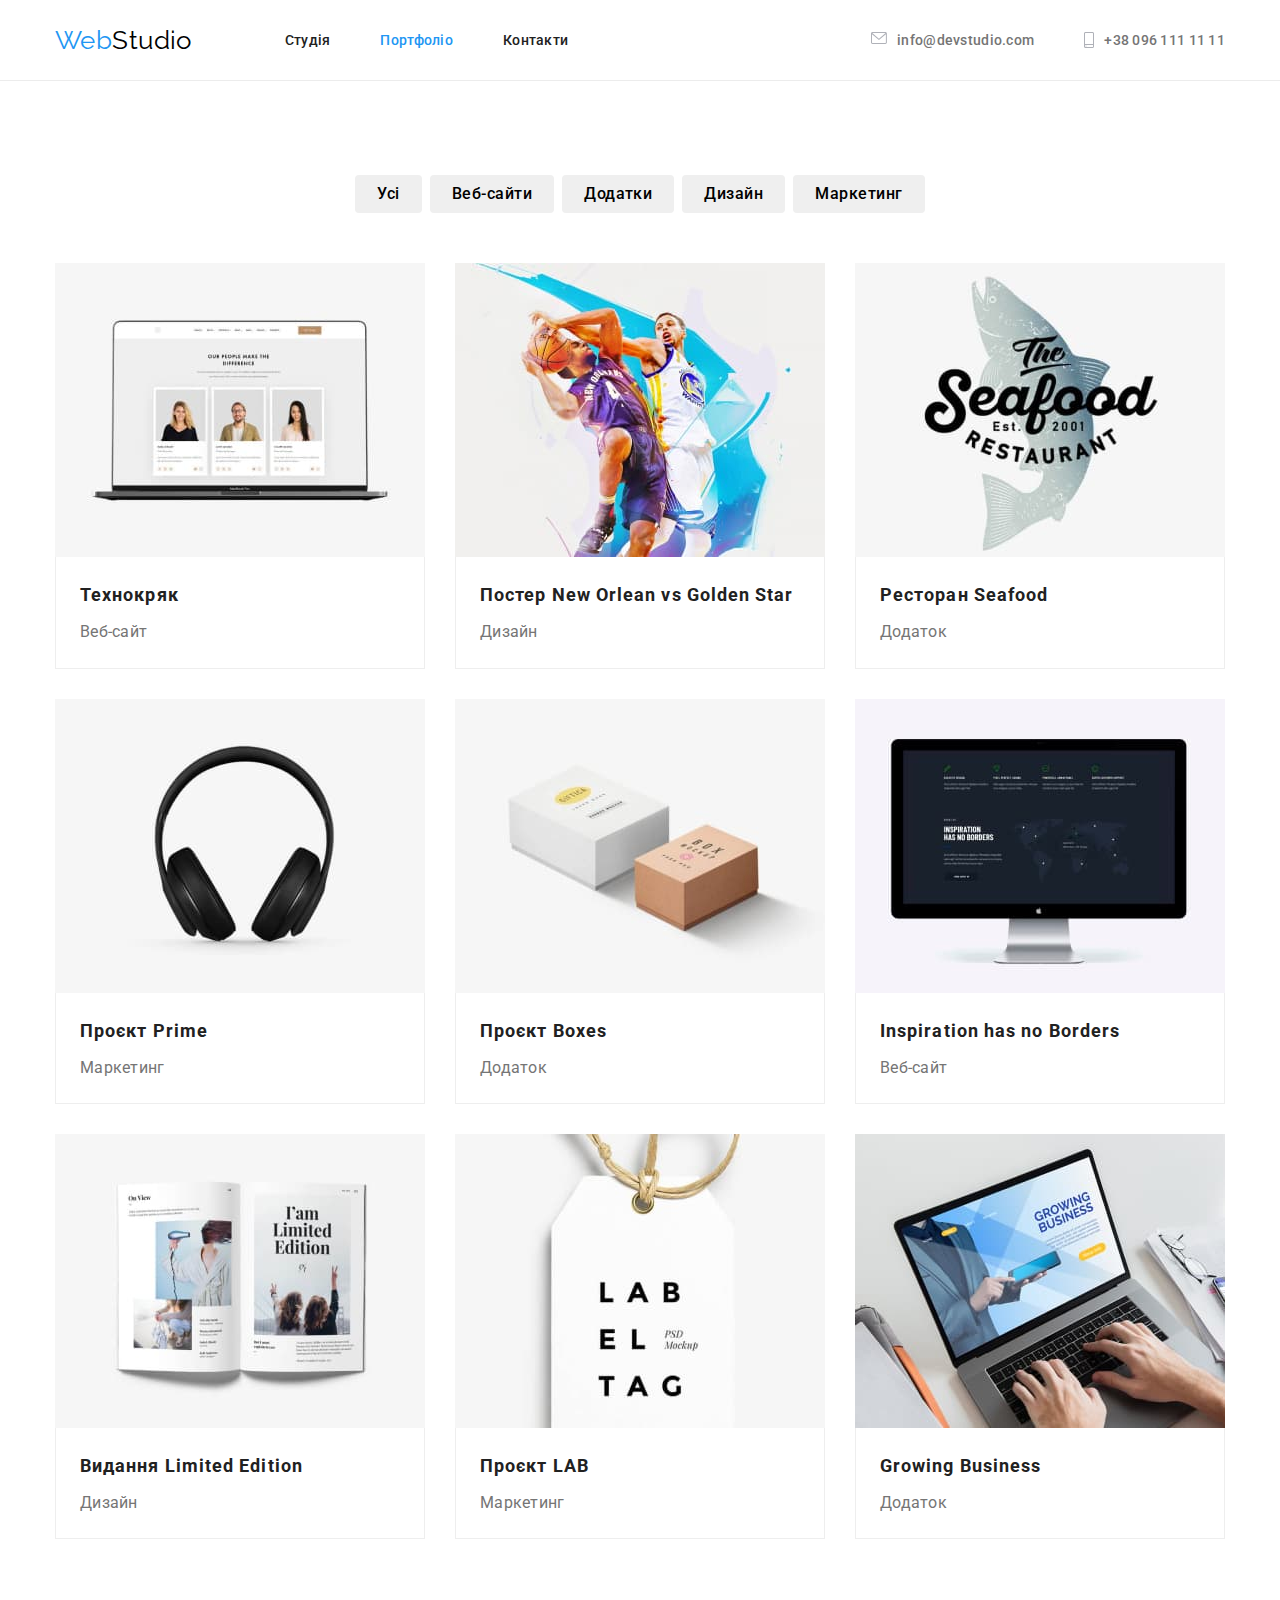
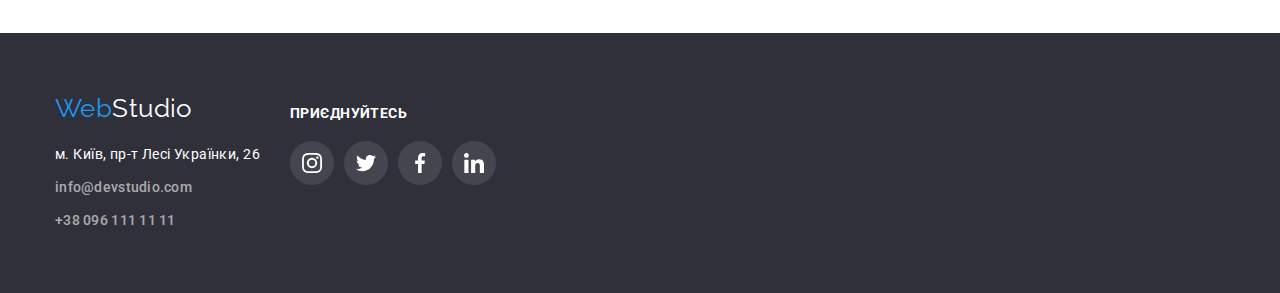
==== portfolio.html @ b9781a0d "lesson5start" ====
<!DOCTYPE html>
<html lang="uk">

<head>
    <meta charset="UTF-8">
    <meta http-equiv="X-UA-Compatible" content="IE=edge">
    <meta name="viewport" content="width=device-width, initial-scale=1.0">
    <title>WebStudio</title>
    <link rel="stylesheet" href="https://cdnjs.cloudflare.com/ajax/libs/modern-normalize/1.1.0/modern-normalize.min.css">
    <link rel="stylesheet" href="./css/styles.css">
    <link rel="stylesheet" href="https://fonts.googleapis.com/css2?family=Raleway:wght@700&family=Roboto:wght@400;500;700;900&display=swap">
</head>

<body>
    <header class="border">
        <div class="container">
            <nav>
                <a href="./index.html" class="studio"><span class="span-logo">Web</span>Studio</a>
                <ul class="ul nav">
                    <li><a href="" class="nav-link">Студія</a></li>
                    <li><a href="./portfolio.html" class="nav-link current">Портфоліо</a></li>
                    <li><a href="" class="nav-link">Контакти</a></li>
                </ul>
            </nav>
            <ul class="ul header">
                <Li>
                    <svg class="envelope" height="12" width="16">
                        <use href="./images/icon.svg#envelope"></use>
                    </svg>
                    <a href="mailto:info@devstudio.com" class="link">info@devstudio.com</a></Li>
                <Li>
                    <svg class="smartphone" height="16" width="10">
                        <use href="./images/icon.svg#smartphone"></use>
                    </svg>
                    <a href="tel:+380961111111" class="link">+38 096 111 11 11</a></Li>
            </ul>
        </div>
    </header>
    <main>
        <section class="section">
            <div class="container">
                <ul class="ul button-filter">
                    <li><button type="button" class="button">Усі</button></li>
                    <li><button type="button" class="button">Веб-сайти</button></li>
                    <li><button type="button" class="button">Додатки</button></li>
                    <li><button type="button" class="button">Дизайн</button></li>
                    <li><button type="button" class="button">Маркетинг</button></li>
                </ul>
                <ul class="ul portfolio">
                    <li>
                        <a href=""  class="link">
                            <img src="./images/texno.jpg" alt="Технокряк" width="370" height="294">
                            <div class="filter">
                                <h3 class="portfolio-title">Технокряк</h3>
                                <p class="portfolio-text">Веб-сайт</p>
                            </div>
                        </a>
                    </li>
                    <li>
                        <a href="" class="link">
                            <img src="./images/basket.jpg" alt="Постер" width="370" height="294">
                            <div class="filter">
                                <h3 class="portfolio-title">Постер New Orlean vs Golden Star</h3>
                                <p class="portfolio-text">Дизайн</p>
                            </div>
                        </a>
                    </li>
                    <li>
                        <a href="" class="link">
                            <img src="./images/seafood.jpg" alt="Ресторан" width="370" height="294">
                            <div class="filter">
                                <h3 class="portfolio-title">Ресторан Seafood</h3>
                                <p class="portfolio-text">Додаток</p>
                            </div>
                        </a>
                    </li>
                    <li>
                        <a href="" class="link">
                            <img src="./images/headphones.jpg" alt="Проєкт Прайм" width="370" height="294">
                            <div class="filter">
                                <h3 class="portfolio-title">Проєкт Prime</h3>
                                <p class="portfolio-text">Маркетинг</p>
                            </div>
                        </a>
                    </li>
                    <li>
                        <a href="" class="link">
                            <img src="./images/boxes.jpg" alt="Проєкт Боксес" width="370" height="294">
                            <div class="filter">
                                <h3 class="portfolio-title">Проєкт Boxes</h3>
                                <p class="portfolio-text">Додаток</p>
                            </div>
                        </a>
                    </li>
                    <li>
                        <a href="" class="link">
                            <img src="./images/monoblock.jpg" alt="Моноблок" width="370" height="294">
                            <div class="filter">
                                <h3 class="portfolio-title">Inspiration has no Borders</h3>
                                <p class="portfolio-text">Веб-сайт</p>
                            </div>
                        </a>
                    </li>
                    <li>
                        <a href="" class="link">
                            <img src="./images/magazine.jpg" alt="Видання" width="370" height="294">
                            <div class="filter">
                                <h3 class="portfolio-title">Видання Limited Edition</h3>
                                <p class="portfolio-text">Дизайн</p>
                            </div>
                        </a>
                    </li>
                    <li>
                        <a href="" class="link">
                            <img src="./images/label.jpg" alt="Проєкт" width="370" height="294">
                            <div class="filter">
                                <h3 class="portfolio-title">Проєкт LAB</h3>
                                <p class="portfolio-text">Маркетинг</p>
                            </div>
                        </a>
                    </li>
                    <li>
                        <a href="" class="link">
                            <img src="./images/laptop.jpg" alt="Лептоп" width="370" height="294">
                            <div class="filter">
                                <h3 class="portfolio-title">Growing Business</h3>
                                <p class="portfolio-text">Додаток</p>
                            </div>
                        </a>
                    </li>
                </ul>
            </div>
        </section>
    </main>
    <footer class="footer">
        <div class="container join">
            <div>
                <a href="./index.html" class="studio-footer"><span class="span-logo">Web</span>Studio</a>
                <address class="footer-address">
                    <ul class="ul">
                        <li><a href="https://goo.gl/maps/Uojgi36pU9A2yynF6" class="address-link">м. Київ, пр-т Лесі
                                Українки, 26</a>
                        </li>
                        <li><a href="mailto:info@devstudio.com" class="link">info@devstudio.com</a></li>
                        <li><a href="tel:+380961111111" class="link">+38 096 111 11 11</a></li>
                    </ul>
                </address>
            </div>
            <div class="footer-social">
                <h3 class="social-title">приєднуйтесь</h3>
                <ul class="ul social">
                    <li class="social-icon">
                        <svg class="instagram" height="20" width="20">
                            <use href="./images/icon.svg#instagram"></use>
                        </svg>
                    </li>
                    <li class="social-icon">
                        <svg class="twitter" height="20" width="20">
                            <use href="./images/icon.svg#twitter"></use>
                        </svg>
                    </li>
                    <li class="social-icon">
                        <svg class="facebook" height="20" width="20">
                            <use href="./images/icon.svg#facebook"></use>
                        </svg>
                    </li>
                    <li class="social-icon">
                        <svg class="linkedin" height="20" width="20">
                            <use href="./images/icon.svg#linkedin"></use>
                        </svg>
                    </li>
                </ul>
            </div>
        </div>
    </footer>
</body>

</html>
---- css/styles.css ----
:root{
    --accent-color: #2196F3;
    --primery-color: #ffffff;
    --primery-text-color: #212121;
    --secondary-text-color: #757575;
    --secondary-wite-color: #F5F4FA;
    --section-colors: #AFB1B8;
}

body {
    background-color: var(--primery-color);
    color: var(--secondary-text-color);
    font-family: Roboto, sans-serif;
    font-weight: 400;
    letter-spacing: 0.03em;
    font-size: 14px;
    max-width: 1600px;
    margin-left: auto;
    margin-right: auto;
}

h1, h2, h3, ul, p {
    margin: 0;
    padding: 0;
}

img {
    display: block;
    max-width: 100%;
    height: auto;
}

.container {
    width: 1200px;
    padding-left: 15px;
    padding-right: 15px;
    margin-left: auto;
    margin-right: auto;
}

     /* Лого */
.studio {
    color: #000000;
    font-family: raleway, sans-serif;
    font-size: 26px;
    line-height: 1.17;
    text-decoration: none;
    display: inline-block;
    margin-right: 93px;
}

.studio-footer {
    color: var(--primery-color);
    font-family: raleway, sans-serif;
    font-size: 26px;
    line-height: 1.17;
    text-decoration: none;
    display: inline-block;
    margin-bottom: 20px;
}

.span-logo, .nav .current {
    color: var(--accent-color);
}
    /*Посилання*/
.nav-link:hover, .link:hover, .nav-link:focus, .link:focus, .footer-address a:focus, .footer-address a:hover {
    color: var(--accent-color);
}

.ul {
    list-style: none;
}
    /* Навігація */
.nav-link {
    color: var(--primery-text-color);
    font-weight: 500;
    line-height: 1.17;
    letter-spacing: 0.02em;
    text-decoration: none;
    display: block;
    padding-top: 32px;
    padding-bottom: 32px;
}

.nav {
    display: flex;
}

.nav li:not(:last-child) {
    margin-right: 50px;
}

.link {
    color: var(--secondary-text-color);
    font-weight: 500;
    line-height: 1.17;
    letter-spacing: 0.02em;
    text-decoration: none;
}

.nav-link:active::after {
    content: '';
    position: absolute;
    right: 0;
    bottom: -1px;
    width: 100%;
    height: 4px;
    background-color: var(--accent-color);
    border-radius: 2px;
}

.nav li {
    position: relative;
}

.header {
    display: flex;
    margin-left: auto;
}

.header li:not(:last-child){
    margin-right: 50px;
}

.header li {
    display: flex;
}

.container nav{
    display: flex;
    align-items: center;
}

header .container{
    display: flex;
    align-items: center;
}

.border {
    border-bottom: 1px solid #ECECEC
}

.header li:hover .envelope, .header li:focus .envelope,
.header li:hover .smartphone, .header li:focus .smartphone {
    fill: var(--accent-color);
    cursor: pointer;
}

.header li:hover .link,
.header li:focus .link {
    color: var(--accent-color);
    cursor: pointer;
}

.envelope, .smartphone {
    fill: var(--section-colors);
    margin-right: 10px;
    align-items: center;
}

    /* Герой */
.main-title {
    color: var(--primery-color);
    font-weight: 900;
    font-size: 44px;
    text-transform: uppercase;
    line-height: 1.36;
    letter-spacing: 0.06em;
}

.main-button {
    background-color: var(--accent-color);
    color: var(--primery-color);
    border-color: var(--accent-color);
    border-radius: 4px;
    cursor: pointer;
    font-weight: 700;
    font-size: 16px;
    line-height: 1.88;
    letter-spacing: 0.06em;
    margin-top: 30px;
    padding: 10px 32px;
}

.main-section {
    padding-top: 200px;
    padding-bottom: 200px;
    text-align: center;
    background-repeat: no-repeat;
    background-position: center;
    background-color: #2F303A;
    background-image: linear-gradient(
        to right,
        rgba(47, 48, 58, 0.4),
        rgba(47, 48, 58, 0.4)),
        url(../images/heroes.jpg);
    height: 600px;
    margin-left: auto;
    margin-right: auto;
}
    /* Інструменти*/
.tools-title {
    color: var(--primery-text-color);
    font-size: 14px;
    line-height: 1.17;
    margin-bottom: 10px;
}

.secondary-title {
    color: var(--primery-text-color);
    font-size: 36px;
    line-height: 1.17;
    margin-bottom: 50px;
    text-align: center;
}

.section {
    padding-top: 94px;
    padding-bottom: 94px;
}

.section-tools {
    padding-bottom: 0;
}

.tools {
    display: flex;
    flex-wrap: wrap;
}

.li-tools {
    display: block;
    width: calc((100% - 90px) / 4);
}
.li-tools:not(:last-child){
    margin-right: 30px;
}

.tools-text {
    line-height: 24px;
}

.antenna, .clock, .diagram, .astronaut {
    display: block;
    margin-left: auto;
    margin-right: auto;
}

.icon-tools {
    padding-top: 25px;
    padding-bottom: 25px;
    display: block;
    margin-bottom: 30px;
    background-color: var(--secondary-wite-color);
}
    /*Роботи*/
.works {
    display: flex;
    align-items: center;
}

.works li:not(:last-child) {
    margin-right: 30px;
}

.works li {
    position: relative;
}

.works-title {
    position: absolute;
    bottom: 0;
    left: 0;
    width: 100%;
    padding-top: 27px;
    padding-bottom: 27px;
    text-align: center;
    
    font-weight: 700;
    font-size: 14px;
    line-height: 1.17;
    letter-spacing: 0.03em;
    text-transform: uppercase;

    color: var(--primery-color);
    background-color: rgba(47, 48, 58, 0.8);;
}
    /*Команда*/
.team-title {
    color: var(--primery-text-color);
    font-weight: 500;
    font-size: 16px;
    line-height: 1.17;
    text-align: center;
}

.dream-team {
    padding-top: 30px;
    padding-bottom: 30px;
}

.title {
    margin-top: 10px;
    text-align: center;
}

.team {
    display: flex;
}

.team li:not(:last-child) {
    margin-right: 30px;
}

.our-team {
    background-color: var(--secondary-wite-color);
}

.team li {
    background-color: var(--primery-color);
    box-shadow: 0px 1px 3px rgba(0, 0, 0, 0.12), 0px 1px 1px rgba(0, 0, 0, 0.14), 0px 2px 1px rgba(0, 0, 0, 0.2);
    border-radius: 0px 0px 4px 4px;
}

.icon-team {
    display: flex;
    margin-top: 16px;
    fill: var(--section-colors);
    justify-content: center;
}

.icon-hover:hover, .icon-hover:focus {
    cursor: pointer;
    background-color: var(--accent-color);
    fill: var(--primery-color);
}

.icon-hover {
    height: 42px;
    padding: 11px;
    border-radius: 50%;
    margin-right: 10px;
}

.icon-hover:last-child {
    margin-right: 0;
}
    /*Постійні клієнти*/
.icon-client {
    fill: var(--section-colors);
    border: 1px solid var(--section-colors);
    padding-top: 16px;
    padding-bottom: 16px;
    padding-left: 32px;
    padding-right: 32px;
    margin-right: 30px;
}

.icon-client:hover, .icon-client:focus {
    cursor: pointer;
    border-color: var(--accent-color);
    fill: var(--accent-color);
}

.icon-client:last-child {
    margin-right: 0;
}

.client{
    display: flex;
    justify-content: center;
}
    /*Футер*/
.footer {
    padding-top: 60px;
    padding-bottom: 60px;
    background-color: #2F303A;
}

.footer-address a {
    color: rgba(256, 256, 256, 0.6);
    line-height: 1.71;
    text-decoration: none;
    font-style: normal;
}

.footer-address li:not(:last-child) {
    margin-bottom: 9px;
}

.footer-address .address-link {
    color: var(--primery-color);
    text-decoration: none;
}

.join {
    display: flex;
}

.social {
    display: flex;
}

.footer-social {
    margin-left: 30px;
    margin-top: 12px;
}

.social-title {
    font-size: 14px;
    line-height: 1.17;
    font-weight: 700;
    color: var(--primery-color);
    text-transform: uppercase;
    margin-bottom: 20px;
}

.social-icon {
    height: 44px;
    padding: 12px;
    border-radius: 50%;
    margin-right: 10px;
    fill: var(--primery-color);
    background-image: linear-gradient(
        to right,
        rgba(255, 255, 255, 0.1),
        rgba(255, 255, 255, 0.1));
}
.social-icon:last-child {
    margin-right: 0;
}

.social-icon:hover, .social-icon:focus {
    cursor: pointer;
    fill: var(--primery-color);
    background-color: var(--accent-color);
}

    /* Фільтр портфоліо*/
.button {
    cursor: pointer;
    font-family: roboto, sans-serif;
    font-style: normal;
    font-weight: 500;
    font-size: 16px;
    line-height: 1.63;
    letter-spacing: 0.03em;
    padding-top: 6px;
    padding-bottom: 6px;
    padding-left: 22px;
    padding-right: 22px;
    border-radius: 4px;
    border: none;
}

.button:hover, .button:focus {
    color: var(--primery-color);
    background-color: var(--accent-color);
    border-color: var(--accent-color);
    box-shadow: 0px 3px 1px rgba(0, 0, 0, 0.1), 0px 1px 2px rgba(0, 0, 0, 0.08), 0px 2px 2px rgba(0, 0, 0, 0.12);
}

.button-filter {
    display: flex;
    justify-content: center;
    margin-bottom: 50px;
}

.button-filter li:not(:last-child) {
    margin-right: 8px;
}

.filter {
    padding: 20px 24px;
    border-left: 1px solid #EEEEEE;
    border-right: 1px solid #EEEEEE;
    border-bottom: 1px solid #EEEEEE;
}

.portfolio-title {
    color: var(--primery-text-color);
    font-size: 18px;
    line-height: 2;
    letter-spacing: 0.06em;
    margin-bottom: 4px;
}

.portfolio-text {
    font-size: 16px;
    line-height: 1.88;
    font-weight: 400;
}

.portfolio {
    display: flex;
    flex-wrap: wrap;
}

.portfolio li {
    margin-bottom: 30px;
    margin-right: 30px;
}

.portfolio li:nth-child(3n) {
    margin-right: 0px;
}

.portfolio li:nth-last-child(-n + 3) {
    margin-bottom: 0px;
}

.portfolio li:hover, .portfolio li:focus {
    box-shadow: 0px 1px 1px rgba(0, 0, 0, 0.12), 0px 4px 4px rgba(0, 0, 0, 0.06), 1px 4px 6px rgba(0, 0, 0, 0.16);
}

.portfolio .link {
    cursor: default;
    color: var(--secondary-text-color);
}

.current {
    text-decoration: none;
}
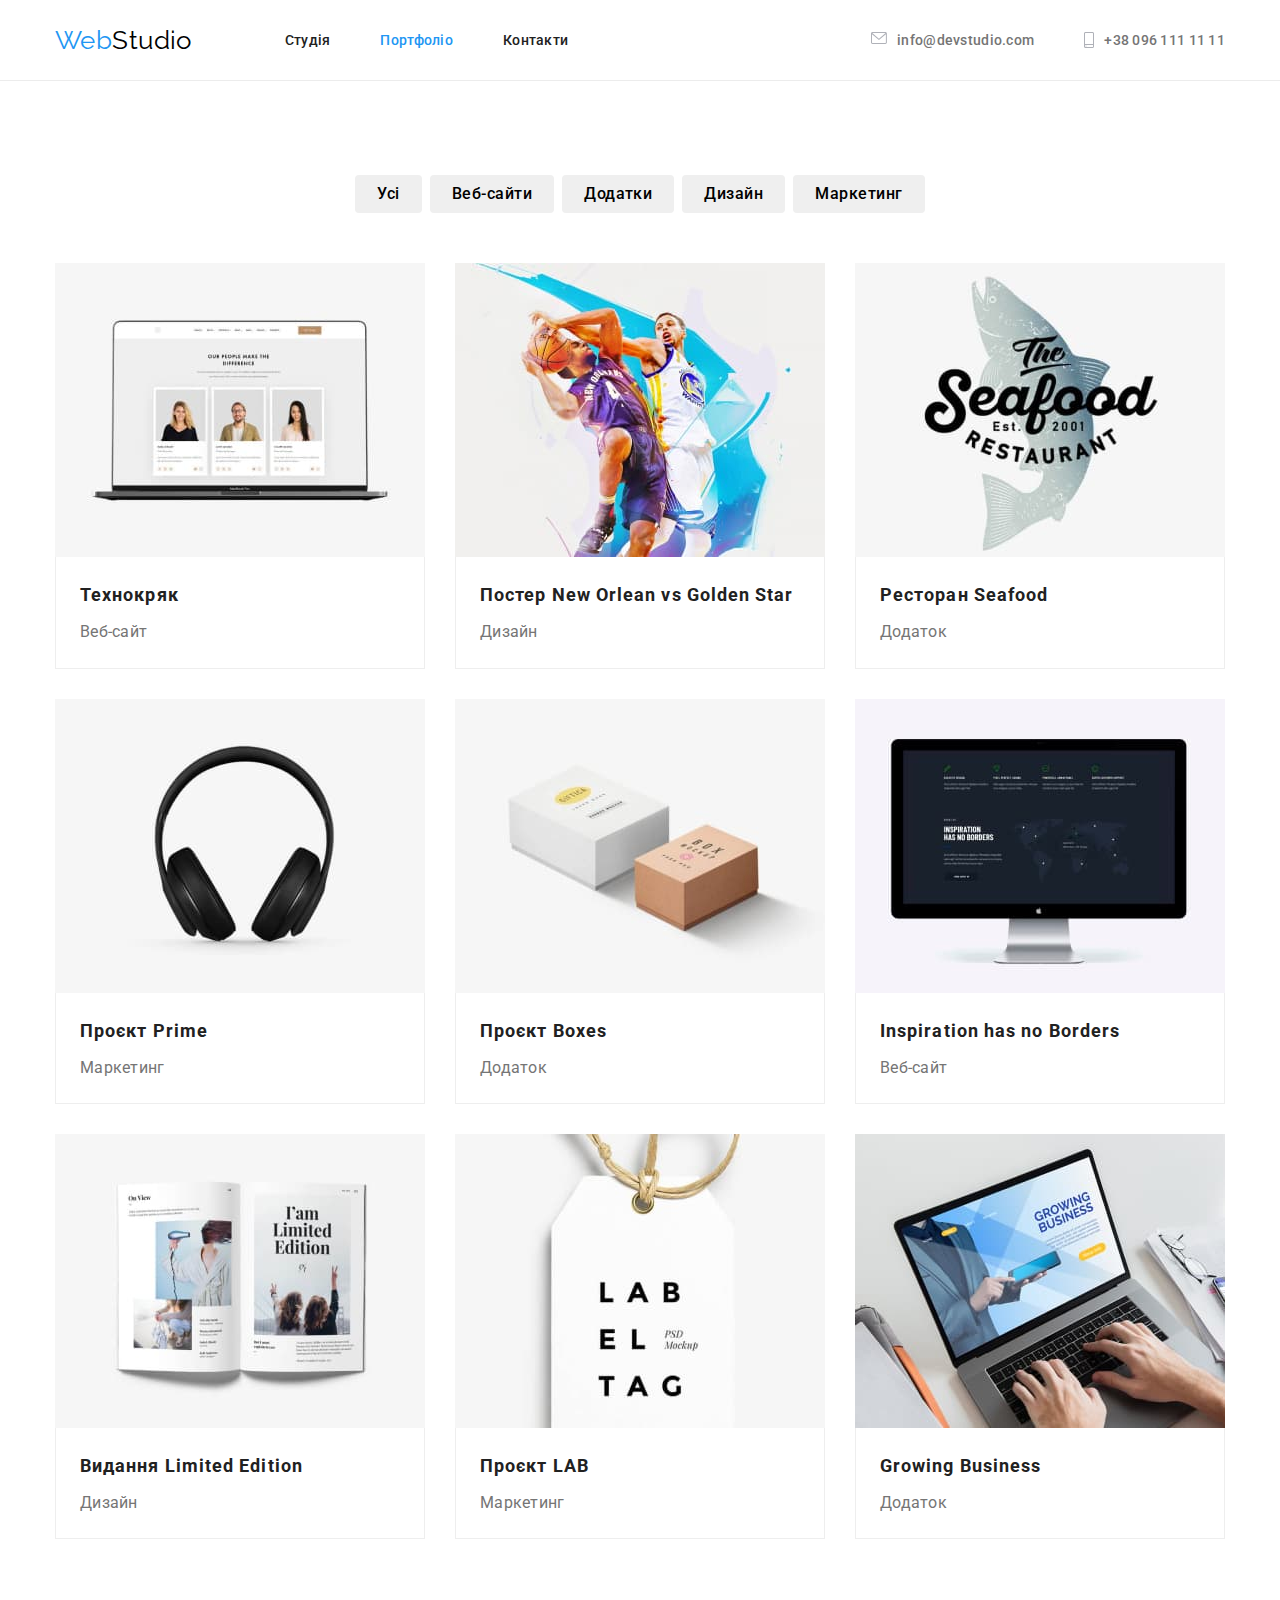
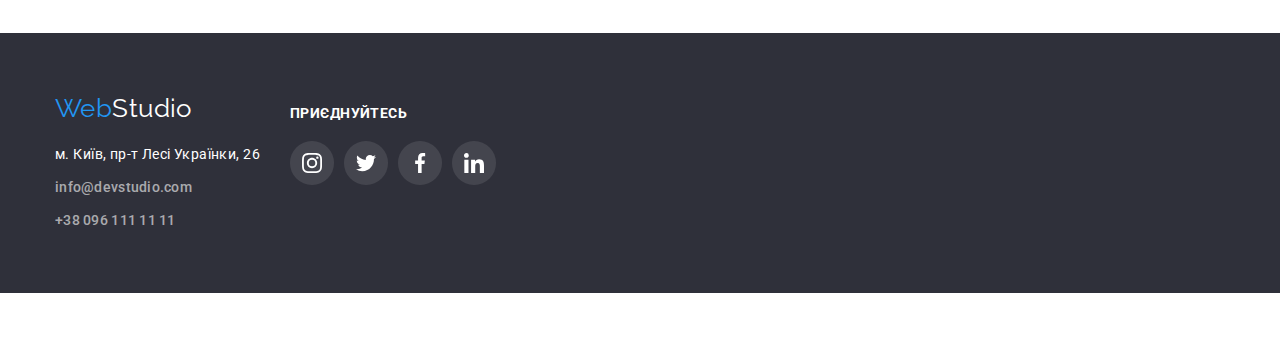
==== commit f694ee37: "lesson5position" ====
--- a/portfolio.html
+++ b/portfolio.html
@@ -24,12 +24,12 @@
             </nav>
             <ul class="ul header">
                 <Li>
-                    <svg class="envelope" height="12" width="16">
+                    <svg class="envelope" height="12" width="16" tabindex="0">
                         <use href="./images/icon.svg#envelope"></use>
                     </svg>
                     <a href="mailto:info@devstudio.com" class="link">info@devstudio.com</a></Li>
                 <Li>
-                    <svg class="smartphone" height="16" width="10">
+                    <svg class="smartphone" height="16" width="10" tabindex="0">
                         <use href="./images/icon.svg#smartphone"></use>
                     </svg>
                     <a href="tel:+380961111111" class="link">+38 096 111 11 11</a></Li>
@@ -50,6 +50,10 @@
                     <li>
                         <a href=""  class="link">
                             <img src="./images/texno.jpg" alt="Технокряк" width="370" height="294">
+                            <div class="back">
+                                <p class="back-text">Ресурс пропонує комплексні пропозиції з різним рівнем функціоналу та сервісів. Все це дозволить відвідувачу отримати вичерпні відомості про компанію чи приватну особу.
+                                </p>
+                            </div>
                             <div class="filter">
                                 <h3 class="portfolio-title">Технокряк</h3>
                                 <p class="portfolio-text">Веб-сайт</p>
@@ -59,6 +63,11 @@
                     <li>
                         <a href="" class="link">
                             <img src="./images/basket.jpg" alt="Постер" width="370" height="294">
+                            <div class="back">
+                                <p class="back-text">Ресурс пропонує комплексні пропозиції з різним рівнем функціоналу та сервісів. Все це дозволить
+                                    відвідувачу отримати вичерпні відомості про компанію чи приватну особу.
+                                </p>
+                            </div>
                             <div class="filter">
                                 <h3 class="portfolio-title">Постер New Orlean vs Golden Star</h3>
                                 <p class="portfolio-text">Дизайн</p>
@@ -68,6 +77,11 @@
                     <li>
                         <a href="" class="link">
                             <img src="./images/seafood.jpg" alt="Ресторан" width="370" height="294">
+                            <div class="back">
+                                <p class="back-text">Ресурс пропонує комплексні пропозиції з різним рівнем функціоналу та сервісів. Все це дозволить
+                                    відвідувачу отримати вичерпні відомості про компанію чи приватну особу.
+                                </p>
+                            </div>
                             <div class="filter">
                                 <h3 class="portfolio-title">Ресторан Seafood</h3>
                                 <p class="portfolio-text">Додаток</p>
@@ -77,6 +91,11 @@
                     <li>
                         <a href="" class="link">
                             <img src="./images/headphones.jpg" alt="Проєкт Прайм" width="370" height="294">
+                            <div class="back">
+                                <p class="back-text">Ресурс пропонує комплексні пропозиції з різним рівнем функціоналу та сервісів. Все це дозволить
+                                    відвідувачу отримати вичерпні відомості про компанію чи приватну особу.
+                                </p>
+                            </div>
                             <div class="filter">
                                 <h3 class="portfolio-title">Проєкт Prime</h3>
                                 <p class="portfolio-text">Маркетинг</p>
@@ -86,6 +105,11 @@
                     <li>
                         <a href="" class="link">
                             <img src="./images/boxes.jpg" alt="Проєкт Боксес" width="370" height="294">
+                            <div class="back">
+                                <p class="back-text">Ресурс пропонує комплексні пропозиції з різним рівнем функціоналу та сервісів. Все це дозволить
+                                    відвідувачу отримати вичерпні відомості про компанію чи приватну особу.
+                                </p>
+                            </div>
                             <div class="filter">
                                 <h3 class="portfolio-title">Проєкт Boxes</h3>
                                 <p class="portfolio-text">Додаток</p>
@@ -95,6 +119,11 @@
                     <li>
                         <a href="" class="link">
                             <img src="./images/monoblock.jpg" alt="Моноблок" width="370" height="294">
+                            <div class="back">
+                                <p class="back-text">Ресурс пропонує комплексні пропозиції з різним рівнем функціоналу та сервісів. Все це дозволить
+                                    відвідувачу отримати вичерпні відомості про компанію чи приватну особу.
+                                </p>
+                            </div>
                             <div class="filter">
                                 <h3 class="portfolio-title">Inspiration has no Borders</h3>
                                 <p class="portfolio-text">Веб-сайт</p>
@@ -104,6 +133,11 @@
                     <li>
                         <a href="" class="link">
                             <img src="./images/magazine.jpg" alt="Видання" width="370" height="294">
+                            <div class="back">
+                                <p class="back-text">Ресурс пропонує комплексні пропозиції з різним рівнем функціоналу та сервісів. Все це дозволить
+                                    відвідувачу отримати вичерпні відомості про компанію чи приватну особу.
+                                </p>
+                            </div>
                             <div class="filter">
                                 <h3 class="portfolio-title">Видання Limited Edition</h3>
                                 <p class="portfolio-text">Дизайн</p>
@@ -113,6 +147,11 @@
                     <li>
                         <a href="" class="link">
                             <img src="./images/label.jpg" alt="Проєкт" width="370" height="294">
+                            <div class="back">
+                                <p class="back-text">Ресурс пропонує комплексні пропозиції з різним рівнем функціоналу та сервісів. Все це дозволить
+                                    відвідувачу отримати вичерпні відомості про компанію чи приватну особу.
+                                </p>
+                            </div>
                             <div class="filter">
                                 <h3 class="portfolio-title">Проєкт LAB</h3>
                                 <p class="portfolio-text">Маркетинг</p>
@@ -122,6 +161,11 @@
                     <li>
                         <a href="" class="link">
                             <img src="./images/laptop.jpg" alt="Лептоп" width="370" height="294">
+                            <div class="back">
+                                <p class="back-text">Ресурс пропонує комплексні пропозиції з різним рівнем функціоналу та сервісів. Все це дозволить
+                                    відвідувачу отримати вичерпні відомості про компанію чи приватну особу.
+                                </p>
+                            </div>
                             <div class="filter">
                                 <h3 class="portfolio-title">Growing Business</h3>
                                 <p class="portfolio-text">Додаток</p>
@@ -149,22 +193,22 @@
             <div class="footer-social">
                 <h3 class="social-title">приєднуйтесь</h3>
                 <ul class="ul social">
-                    <li class="social-icon">
+                    <li class="social-icon" tabindex="0">
                         <svg class="instagram" height="20" width="20">
                             <use href="./images/icon.svg#instagram"></use>
                         </svg>
                     </li>
-                    <li class="social-icon">
+                    <li class="social-icon" tabindex="0">
                         <svg class="twitter" height="20" width="20">
                             <use href="./images/icon.svg#twitter"></use>
                         </svg>
                     </li>
-                    <li class="social-icon">
+                    <li class="social-icon" tabindex="0">
                         <svg class="facebook" height="20" width="20">
                             <use href="./images/icon.svg#facebook"></use>
                         </svg>
                     </li>
-                    <li class="social-icon">
+                    <li class="social-icon" tabindex="0">
                         <svg class="linkedin" height="20" width="20">
                             <use href="./images/icon.svg#linkedin"></use>
                         </svg>
--- a/css/styles.css
+++ b/css/styles.css
@@ -80,6 +80,8 @@
     display: block;
     padding-top: 32px;
     padding-bottom: 32px;
+
+    transition: color 250ms cubic-bezier(0.4, 0, 0.2, 1);
 }
 
 .nav {
@@ -96,6 +98,8 @@
     line-height: 1.17;
     letter-spacing: 0.02em;
     text-decoration: none;
+
+    transition: color 250ms cubic-bezier(0.4, 0, 0.2, 1);
 }
 
 .nav-link:active::after {
@@ -124,6 +128,8 @@
 
 .header li {
     display: flex;
+
+    transition: color 250ms cubic-bezier(0.4, 0, 0.2, 1);
 }
 
 .container nav{
@@ -240,17 +246,14 @@
     line-height: 24px;
 }
 
-.antenna, .clock, .diagram, .astronaut {
-    display: block;
-    margin-left: auto;
-    margin-right: auto;
-}
-
 .icon-tools {
-    padding-top: 25px;
-    padding-bottom: 25px;
-    display: block;
+    height: 120px;
     margin-bottom: 30px;
+
+    display: flex;
+    align-items: center;
+    justify-content: center;
+    
     background-color: var(--secondary-wite-color);
 }
     /*Роботи*/
@@ -340,6 +343,10 @@
     padding: 11px;
     border-radius: 50%;
     margin-right: 10px;
+    background-color: var(--primery-color);
+    fill: var(--section-colors);
+
+    transition: fill 250ms cubic-bezier(0.4, 0, 0.2, 1), background-color 250ms cubic-bezier(0.4, 0, 0.2, 1);
 }
 
 .icon-hover:last-child {
@@ -354,6 +361,8 @@
     padding-left: 32px;
     padding-right: 32px;
     margin-right: 30px;
+
+    transition: fill 250ms cubic-bezier(0.4, 0, 0.2, 1), border-color 250ms cubic-bezier(0.4, 0, 0.2, 1);
 }
 
 .icon-client:hover, .icon-client:focus {
@@ -382,6 +391,8 @@
     line-height: 1.71;
     text-decoration: none;
     font-style: normal;
+
+    transition: color 250ms cubic-bezier(0.4, 0, 0.2, 1);
 }
 
 .footer-address li:not(:last-child) {
@@ -425,6 +436,8 @@
         to right,
         rgba(255, 255, 255, 0.1),
         rgba(255, 255, 255, 0.1));
+
+    transition: background 250ms cubic-bezier(0.4, 0, 0.2, 1);
 }
 .social-icon:last-child {
     margin-right: 0;
@@ -451,6 +464,8 @@
     padding-right: 22px;
     border-radius: 4px;
     border: none;
+
+    transition: background 250ms cubic-bezier(0.4, 0, 0.2, 1), color 250ms cubic-bezier(0.4, 0, 0.2, 1);
 }
 
 .button:hover, .button:focus {
@@ -499,6 +514,8 @@
 .portfolio li {
     margin-bottom: 30px;
     margin-right: 30px;
+
+    transition: box-shadow 250ms cubic-bezier(0.4, 0, 0.2, 1);
 }
 
 .portfolio li:nth-child(3n) {
@@ -514,10 +531,44 @@
 }
 
 .portfolio .link {
-    cursor: default;
     color: var(--secondary-text-color);
 }
 
 .current {
     text-decoration: none;
+}
+
+.portfolio li a {
+    position: relative;
+}
+
+.back {
+    position: absolute;
+    top: 100%;
+    height: 100%;
+    opacity: 0;
+    pointer-events: none;
+
+    transition: top 250ms cubic-bezier(0.4, 0, 0.2, 1);
+}
+
+.back-text {
+    font-weight: 400;
+    font-size: 18px;
+    line-height: 1.56;
+    letter-spacing: 0.03em;
+
+    height: 294px;
+    padding-top: 63px;
+    padding-left: 24px;
+    padding-right: 24px;
+
+    background-color: var(--accent-color);
+    color: var(--primery-color);
+}
+
+.portfolio a:hover .back {
+    top: 0;
+    opacity: 0.9;
+
 }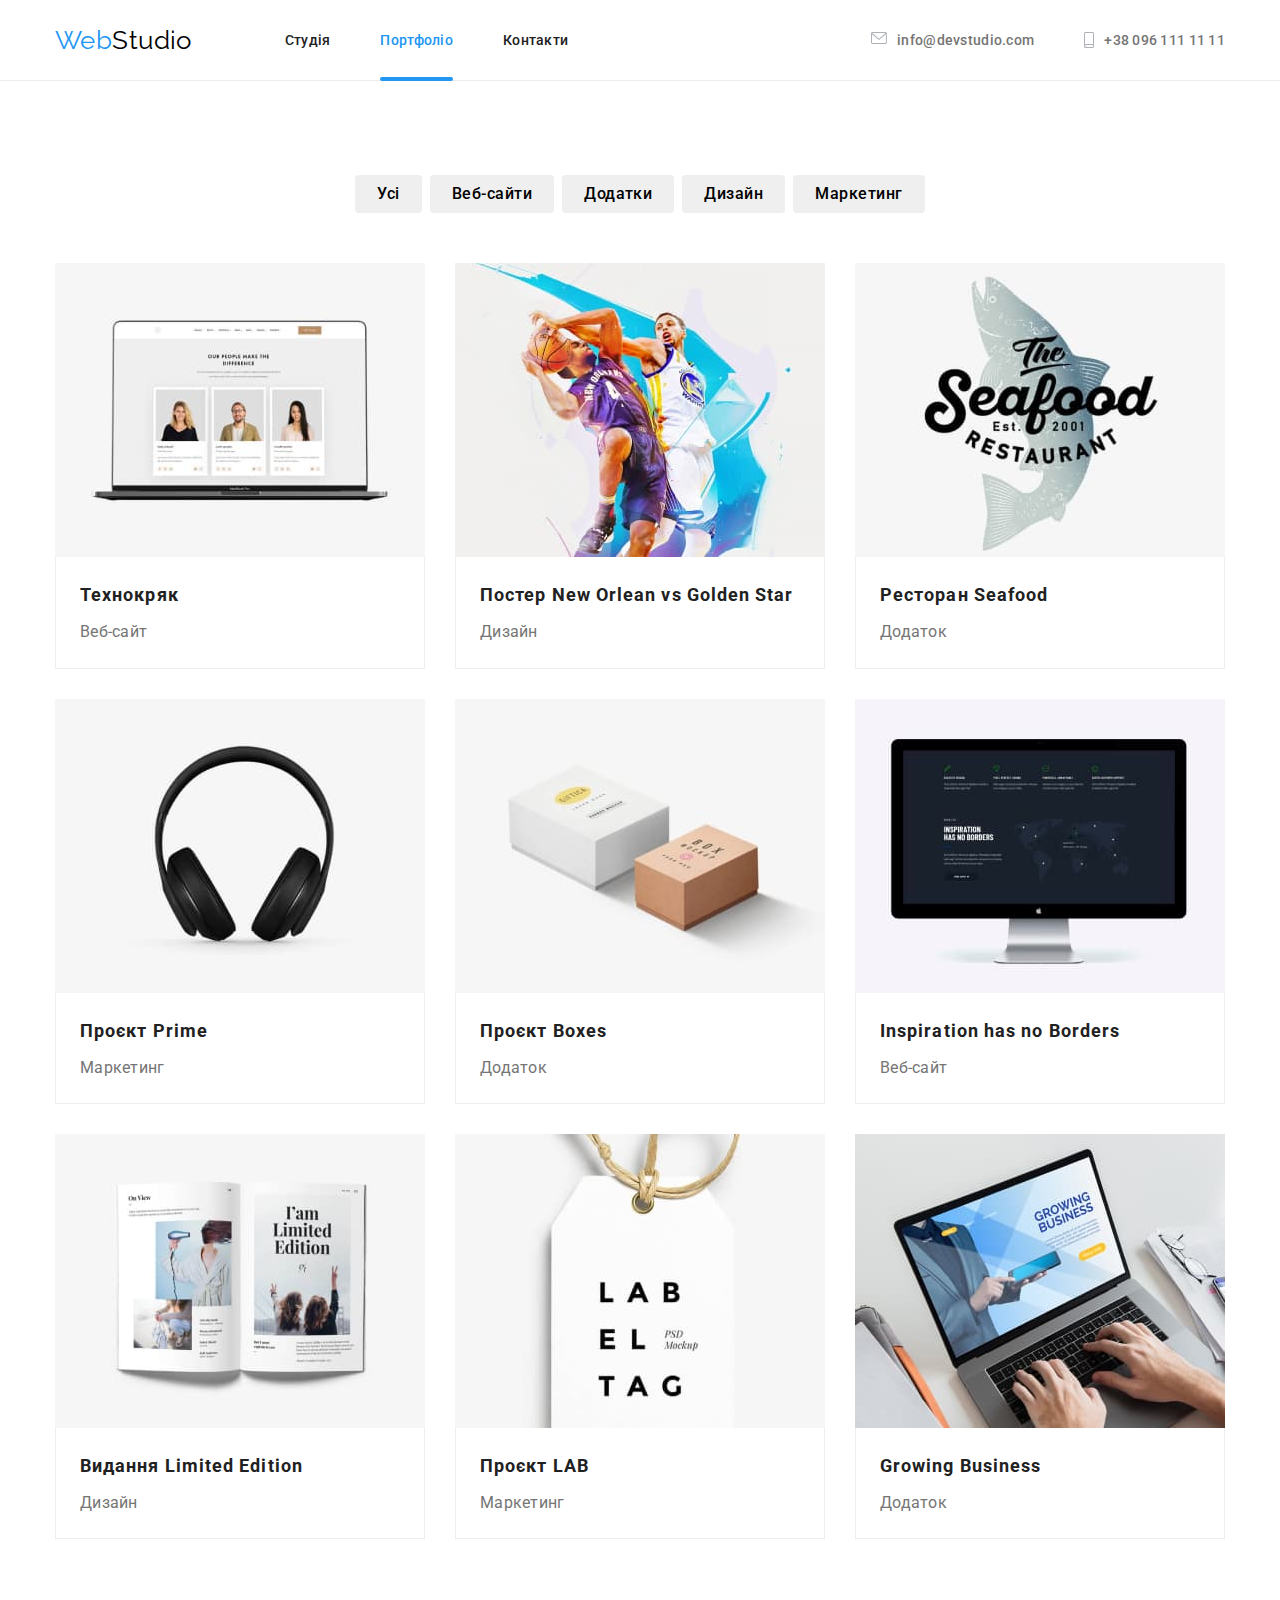
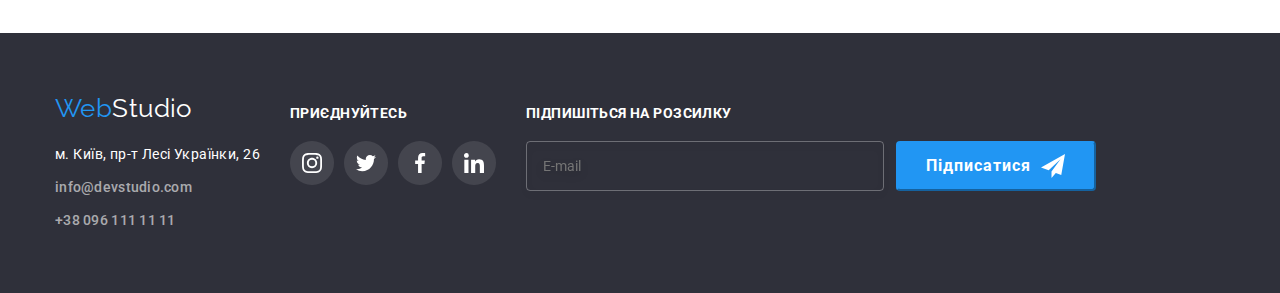
==== commit cc1ef432: "lesson6finish" ====
--- a/portfolio.html
+++ b/portfolio.html
@@ -17,7 +17,7 @@
             <nav>
                 <a href="./index.html" class="studio"><span class="span-logo">Web</span>Studio</a>
                 <ul class="ul nav">
-                    <li><a href="" class="nav-link">Студія</a></li>
+                    <li><a href="./index.html" class="nav-link">Студія</a></li>
                     <li><a href="./portfolio.html" class="nav-link current">Портфоліо</a></li>
                     <li><a href="" class="nav-link">Контакти</a></li>
                 </ul>
@@ -49,8 +49,8 @@
                 <ul class="ul portfolio">
                     <li>
                         <a href=""  class="link">
-                            <img src="./images/texno.jpg" alt="Технокряк" width="370" height="294">
-                            <div class="back">
+                            <div class="back">
+                                <img src="./images/texno.jpg" alt="Технокряк" width="370" height="294">
                                 <p class="back-text">Ресурс пропонує комплексні пропозиції з різним рівнем функціоналу та сервісів. Все це дозволить відвідувачу отримати вичерпні відомості про компанію чи приватну особу.
                                 </p>
                             </div>
@@ -62,10 +62,9 @@
                     </li>
                     <li>
                         <a href="" class="link">
-                            <img src="./images/basket.jpg" alt="Постер" width="370" height="294">
-                            <div class="back">
-                                <p class="back-text">Ресурс пропонує комплексні пропозиції з різним рівнем функціоналу та сервісів. Все це дозволить
-                                    відвідувачу отримати вичерпні відомості про компанію чи приватну особу.
+                            <div class="back">
+                                <img src="./images/basket.jpg" alt="Постер" width="370" height="294">
+                                <p class="back-text">Ресурс пропонує комплексні пропозиції з різним рівнем функціоналу та сервісів. Все це дозволить відвідувачу отримати вичерпні відомості про компанію чи приватну особу.
                                 </p>
                             </div>
                             <div class="filter">
@@ -76,10 +75,9 @@
                     </li>
                     <li>
                         <a href="" class="link">
-                            <img src="./images/seafood.jpg" alt="Ресторан" width="370" height="294">
-                            <div class="back">
-                                <p class="back-text">Ресурс пропонує комплексні пропозиції з різним рівнем функціоналу та сервісів. Все це дозволить
-                                    відвідувачу отримати вичерпні відомості про компанію чи приватну особу.
+                            <div class="back">
+                                <img src="./images/seafood.jpg" alt="Ресторан" width="370" height="294">
+                                <p class="back-text">Ресурс пропонує комплексні пропозиції з різним рівнем функціоналу та сервісів. Все це дозволить відвідувачу отримати вичерпні відомості про компанію чи приватну особу.
                                 </p>
                             </div>
                             <div class="filter">
@@ -90,8 +88,8 @@
                     </li>
                     <li>
                         <a href="" class="link">
-                            <img src="./images/headphones.jpg" alt="Проєкт Прайм" width="370" height="294">
-                            <div class="back">
+                            <div class="back">
+                                <img src="./images/headphones.jpg" alt="Проєкт Прайм" width="370" height="294">
                                 <p class="back-text">Ресурс пропонує комплексні пропозиції з різним рівнем функціоналу та сервісів. Все це дозволить
                                     відвідувачу отримати вичерпні відомості про компанію чи приватну особу.
                                 </p>
@@ -104,8 +102,8 @@
                     </li>
                     <li>
                         <a href="" class="link">
-                            <img src="./images/boxes.jpg" alt="Проєкт Боксес" width="370" height="294">
-                            <div class="back">
+                            <div class="back">
+                                <img src="./images/boxes.jpg" alt="Проєкт Боксес" width="370" height="294">
                                 <p class="back-text">Ресурс пропонує комплексні пропозиції з різним рівнем функціоналу та сервісів. Все це дозволить
                                     відвідувачу отримати вичерпні відомості про компанію чи приватну особу.
                                 </p>
@@ -118,8 +116,8 @@
                     </li>
                     <li>
                         <a href="" class="link">
-                            <img src="./images/monoblock.jpg" alt="Моноблок" width="370" height="294">
-                            <div class="back">
+                            <div class="back">
+                                <img src="./images/monoblock.jpg" alt="Моноблок" width="370" height="294">
                                 <p class="back-text">Ресурс пропонує комплексні пропозиції з різним рівнем функціоналу та сервісів. Все це дозволить
                                     відвідувачу отримати вичерпні відомості про компанію чи приватну особу.
                                 </p>
@@ -132,8 +130,8 @@
                     </li>
                     <li>
                         <a href="" class="link">
-                            <img src="./images/magazine.jpg" alt="Видання" width="370" height="294">
-                            <div class="back">
+                            <div class="back">
+                                <img src="./images/magazine.jpg" alt="Видання" width="370" height="294">
                                 <p class="back-text">Ресурс пропонує комплексні пропозиції з різним рівнем функціоналу та сервісів. Все це дозволить
                                     відвідувачу отримати вичерпні відомості про компанію чи приватну особу.
                                 </p>
@@ -146,8 +144,8 @@
                     </li>
                     <li>
                         <a href="" class="link">
-                            <img src="./images/label.jpg" alt="Проєкт" width="370" height="294">
-                            <div class="back">
+                            <div class="back">
+                                <img src="./images/label.jpg" alt="Проєкт" width="370" height="294">
                                 <p class="back-text">Ресурс пропонує комплексні пропозиції з різним рівнем функціоналу та сервісів. Все це дозволить
                                     відвідувачу отримати вичерпні відомості про компанію чи приватну особу.
                                 </p>
@@ -160,8 +158,8 @@
                     </li>
                     <li>
                         <a href="" class="link">
-                            <img src="./images/laptop.jpg" alt="Лептоп" width="370" height="294">
-                            <div class="back">
+                            <div class="back">
+                                <img src="./images/laptop.jpg" alt="Лептоп" width="370" height="294">
                                 <p class="back-text">Ресурс пропонує комплексні пропозиції з різним рівнем функціоналу та сервісів. Все це дозволить
                                     відвідувачу отримати вичерпні відомості про компанію чи приватну особу.
                                 </p>
@@ -215,6 +213,17 @@
                     </li>
                 </ul>
             </div>
+            <div class="footer-social">
+                <h3 class="social-title">Підпишіться на розсилку</h3>
+                <label class="footer-label">
+                    <input class="footer-input" type="email" placeholder="E-mail">
+                    <button type="submit" class="footer-button">Підписатися
+                        <svg class="" height="24" width="24">
+                            <use href="./images/icon.svg#icon-send"></use>
+                        </svg>
+                    </button>
+                </label>
+            </div>
         </div>
     </footer>
 </body>
--- a/css/styles.css
+++ b/css/styles.css
@@ -14,7 +14,6 @@
     font-weight: 400;
     letter-spacing: 0.03em;
     font-size: 14px;
-    max-width: 1600px;
     margin-left: auto;
     margin-right: auto;
 }
@@ -63,7 +62,7 @@
     color: var(--accent-color);
 }
     /*Посилання*/
-.nav-link:hover, .link:hover, .nav-link:focus, .link:focus, .footer-address a:focus, .footer-address a:hover {
+.nav-link:hover, .nav-link:focus, .footer-address a:focus, .footer-address a:hover {
     color: var(--accent-color);
 }
 
@@ -102,7 +101,7 @@
     transition: color 250ms cubic-bezier(0.4, 0, 0.2, 1);
 }
 
-.nav-link:active::after {
+.nav-link::after {
     content: '';
     position: absolute;
     right: 0;
@@ -111,6 +110,11 @@
     height: 4px;
     background-color: var(--accent-color);
     border-radius: 2px;
+    opacity: 0;
+}
+
+.current.nav-link::after {
+    opacity: 1;
 }
 
 .nav li {
@@ -144,17 +148,16 @@
 
 .border {
     border-bottom: 1px solid #ECECEC
-}
-
-.header li:hover .envelope, .header li:focus .envelope,
-.header li:hover .smartphone, .header li:focus .smartphone {
+}   
+
+.header li:hover .link,
+.header li:focus .link, 
+.header li:hover .envelope,
+.header li:focus .envelope,
+.header li:focus .smartphone,
+.header li:hover .smartphone {
+    color: var(--accent-color);
     fill: var(--accent-color);
-    cursor: pointer;
-}
-
-.header li:hover .link,
-.header li:focus .link {
-    color: var(--accent-color);
     cursor: pointer;
 }
 
@@ -189,6 +192,7 @@
 }
 
 .main-section {
+    max-width: 1600px;
     padding-top: 200px;
     padding-bottom: 200px;
     text-align: center;
@@ -447,6 +451,45 @@
     cursor: pointer;
     fill: var(--primery-color);
     background-color: var(--accent-color);
+}
+
+.footer-label {
+    display: flex;
+    align-items: center;
+}
+
+.footer-input {
+    background: scroll;
+    height: 50px;
+    width: 358px;
+    padding-left: 16px;
+    border: 1px solid rgba(255, 255, 255, 0.3);
+    filter: drop-shadow(0px 4px 4px rgba(0, 0, 0, 0.15));
+    border-radius: 4px;
+}
+
+.footer-button {
+    height: 50px;
+    width: 200px;
+    margin-left: 12px;
+    background-color: var(--accent-color);
+    border-color: var(--accent-color);
+    color: var(--primery-color);
+    border-radius: 4px;
+    display: flex;
+    align-items: center;
+    padding-left: 28px;
+
+    font-family: roboto, sans-serif;
+    font-style: normal;
+    font-weight: 700;
+    font-size: 16px;
+    line-height: 1.88;
+    letter-spacing: 0.06em;
+}
+
+.footer-button svg {
+    margin-left: 10px;
 }
 
     /* Фільтр портфоліо*/
@@ -538,21 +581,20 @@
     text-decoration: none;
 }
 
-.portfolio li a {
+.back {
     position: relative;
-}
-
-.back {
+    overflow-y: hidden;
+}
+
+.back-text {
+    content: "";
     position: absolute;
     top: 100%;
     height: 100%;
     opacity: 0;
     pointer-events: none;
-
+    
     transition: top 250ms cubic-bezier(0.4, 0, 0.2, 1);
-}
-
-.back-text {
     font-weight: 400;
     font-size: 18px;
     line-height: 1.56;
@@ -562,13 +604,198 @@
     padding-top: 63px;
     padding-left: 24px;
     padding-right: 24px;
+    padding-bottom: 63px;
 
     background-color: var(--accent-color);
     color: var(--primery-color);
 }
 
-.portfolio a:hover .back {
+.back:hover .back-text {
     top: 0;
     opacity: 0.9;
-
+}
+
+/*Модальне вікно*/
+
+.backdrop {
+    position: fixed;
+    top: 0;
+    left: 0;
+    width: 100%;
+    height: 100%;
+
+    background-color: rgba(0, 0, 0, 0.2);
+
+    transition: opacity 250ms cubic-bezier(0.4, 0, 0.2, 1);
+}
+
+.backdrop.is-hidden {
+    opacity: 0;
+    pointer-events: none;
+    visibility: hidden;
+}
+
+.backdrop.is-hidden .modal{
+    transform: translate(-50%, -50%) scale(1.5);
+}
+
+.modal {
+    min-width: 528px;
+    min-height: 581px;
+    position: absolute;
+    top: 50%;
+    left: 50%;
+
+    transform: translate(-50%, -50%);
+    scale: 1;
+    visibility: visible;
+    justify-content:right;
+    transition: transform 250ms cubic-bezier(0.4, 0, 0.2, 1);
+
+    background-color: var(--primery-color);
+    box-shadow: 0px 1px 3px rgba(0, 0, 0, 0.12), 0px 1px 1px rgba(0, 0, 0, 0.14), 0px 2px 1px rgba(0, 0, 0, 0.2);
+    border-radius: 4px;
+}
+
+.close {
+    width: 30px;
+    height: 30px;
+    display: flex;
+    position: absolute;
+    top: 8px;
+    right: 8px;
+    align-items: center;
+    justify-content: center;
+ 
+    border-radius: 50%;
+    border: 1px solid rgba(0, 0, 0, 0.1);
+    background-color: var(--primery-color);
+    transition: fill 250ms cubic-bezier(0.4, 0, 0.2, 1);
+}
+
+.close:hover {
+    cursor: pointer;
+    fill: var(--accent-color);
+}
+
+.modal-title {
+    color: var(--primery-text-color);
+    font-size: 20px;
+    line-height: 1.17;
+    letter-spacing: 0.03em;
+    font-weight: 700;
+    font-style: normal;
+    text-align: center;
+    margin-top: 40px;
+    margin-bottom: 30px;
+}
+
+.inputs>li {
+    margin-bottom: 28px;
+    display: flex;
+    justify-content: center;
+}
+
+.inputs>li:last-child {
+    margin-bottom: 0;
+}
+
+.input {
+    width: 448px;
+    height: 40px;
+    border: 1px solid rgba(33, 33, 33, 0.2);
+    border-radius: 4px;
+    padding-left: 42px;
+    transition: border-color 250ms cubic-bezier(0.4, 0, 0.2, 1);
+}
+
+.input-svg {
+    position: absolute;
+    margin-top: 11px;
+    margin-bottom: 11px;
+    margin-left: 12px;
+    transition: fill 250ms cubic-bezier(0.4, 0, 0.2, 1);
+}
+
+label>p {
+    margin-bottom: 4px;
+}
+
+.comment {
+    height: 120px;
+    padding-top: 12px;
+    padding-bottom: 12px;
+    padding-left: 16px;
+    padding-right: 16px;
+    resize: none;
+}
+
+.go {
+    font-size: 16px;
+    line-height: 1.88;
+    letter-spacing: 0.06em;
+    font-weight: 700;
+    font-style: normal;
+
+    background-color: var(--accent-color);
+    border-color: var(--accent-color);
+    border-radius: 4px;
+    color: var(--primery-color);
+
+    padding-top: 10px;
+    padding-bottom: 10px;
+    padding-left: 52px;
+    padding-right: 52px;
+    display: block;
+    align-items: center;
+    margin-left: auto;
+    margin-right: auto;
+    margin-bottom: 40px;
+    filter: drop-shadow(0px 4px 4px rgba(0, 0, 0, 0.25));
+}
+
+.policy {
+    appearance: none;
+    position: absolute;
+}
+
+.modal a {
+    color: var(--accent-color);
+}
+
+label:focus-within .input-svg, label:hover { 
+    fill: var(--accent-color);
+    cursor: pointer;
+}
+
+.input:focus, .input:hover {
+    outline: none;
+    border-color: var(--accent-color);
+    cursor: pointer;
+}
+
+.check-label {
+    display: flex;
+    align-items: center;
+    margin-top: 20px;
+    margin-bottom: 30px;
+    margin-left: 52px;
+    text-shadow: 0px 4px 4px rgba(0, 0, 0, 0.25);
+}
+
+.vector {
+    display: inline-block;
+    height: 15px;
+    width: 16px;
+    margin-right: 7px;
+    border: 1px solid #000;
+    border-radius: 2px;
+}
+
+.policy:checked + .vector {
+    border-color: var(--accent-color);
+    background-color: var(--accent-color);
+    background-image: url(../images/Vector.svg);
+    background-size: contain;
+    background-origin: border-box;
 }